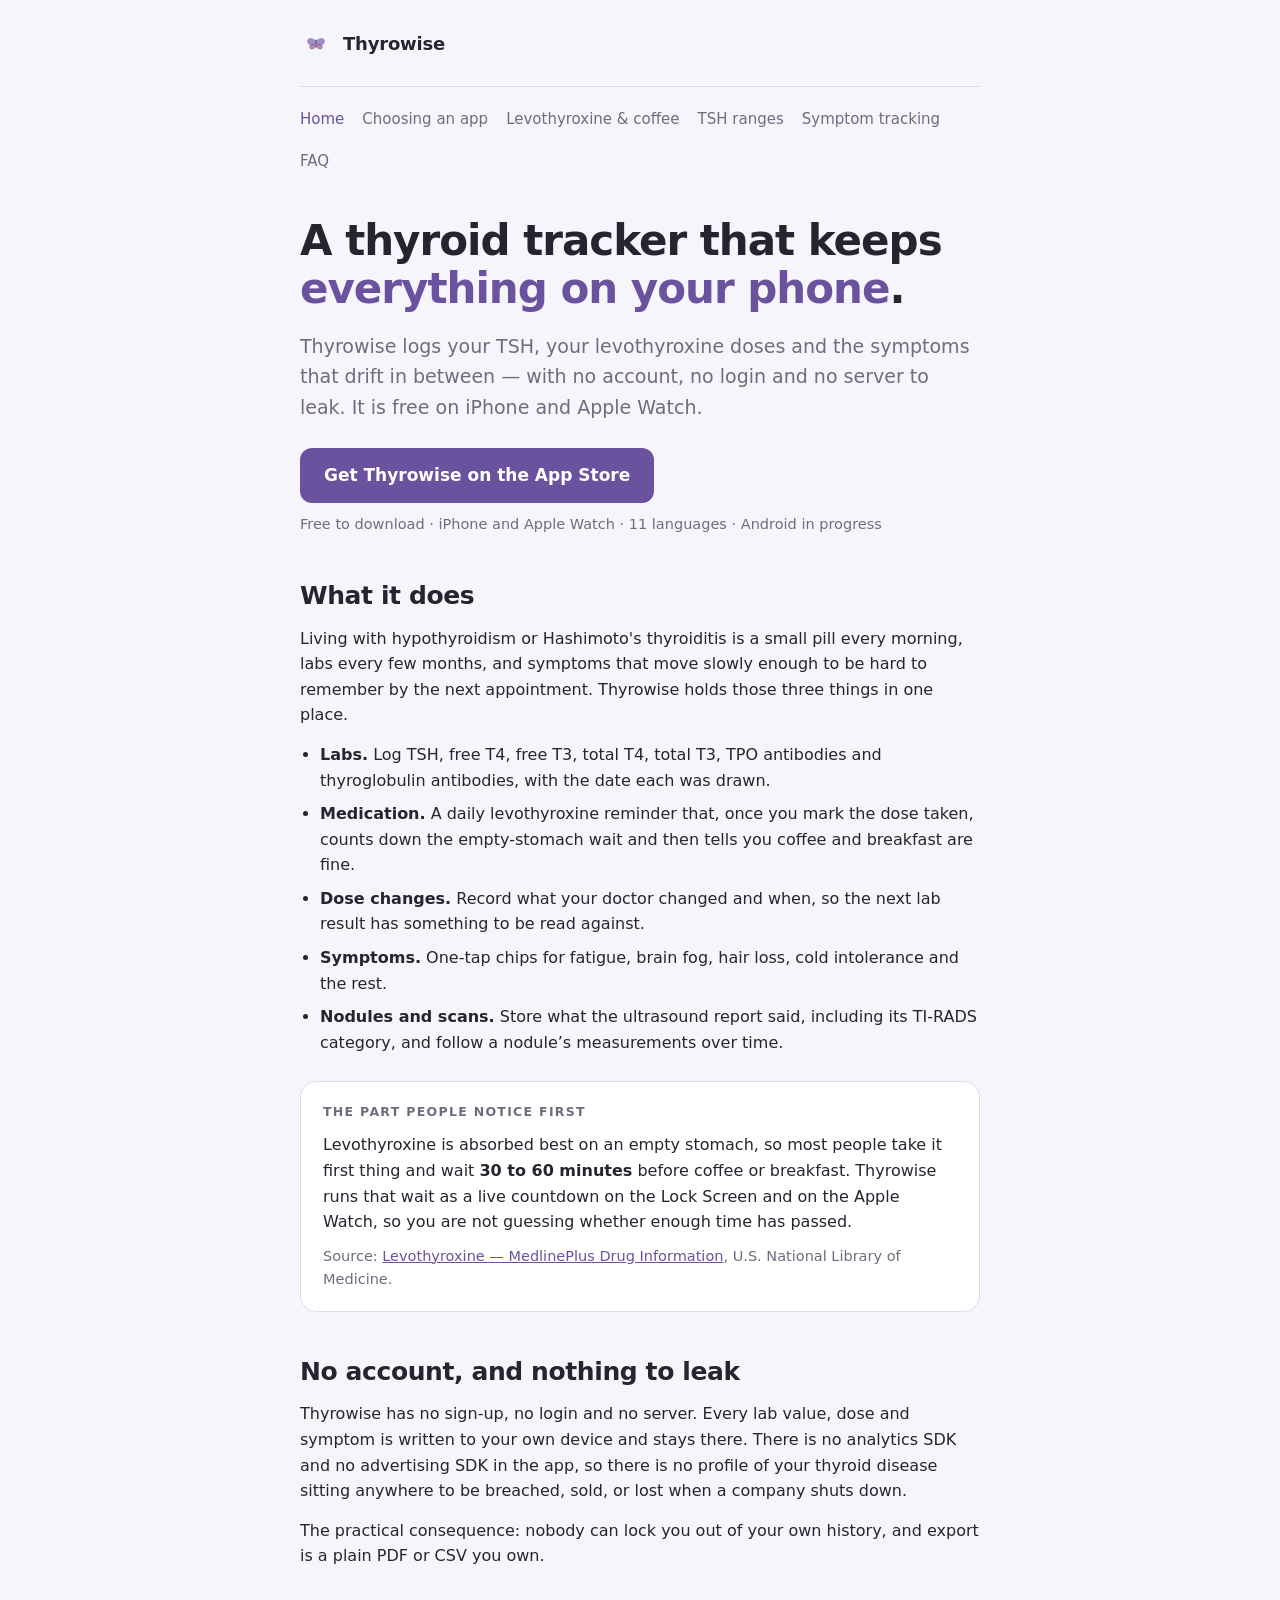
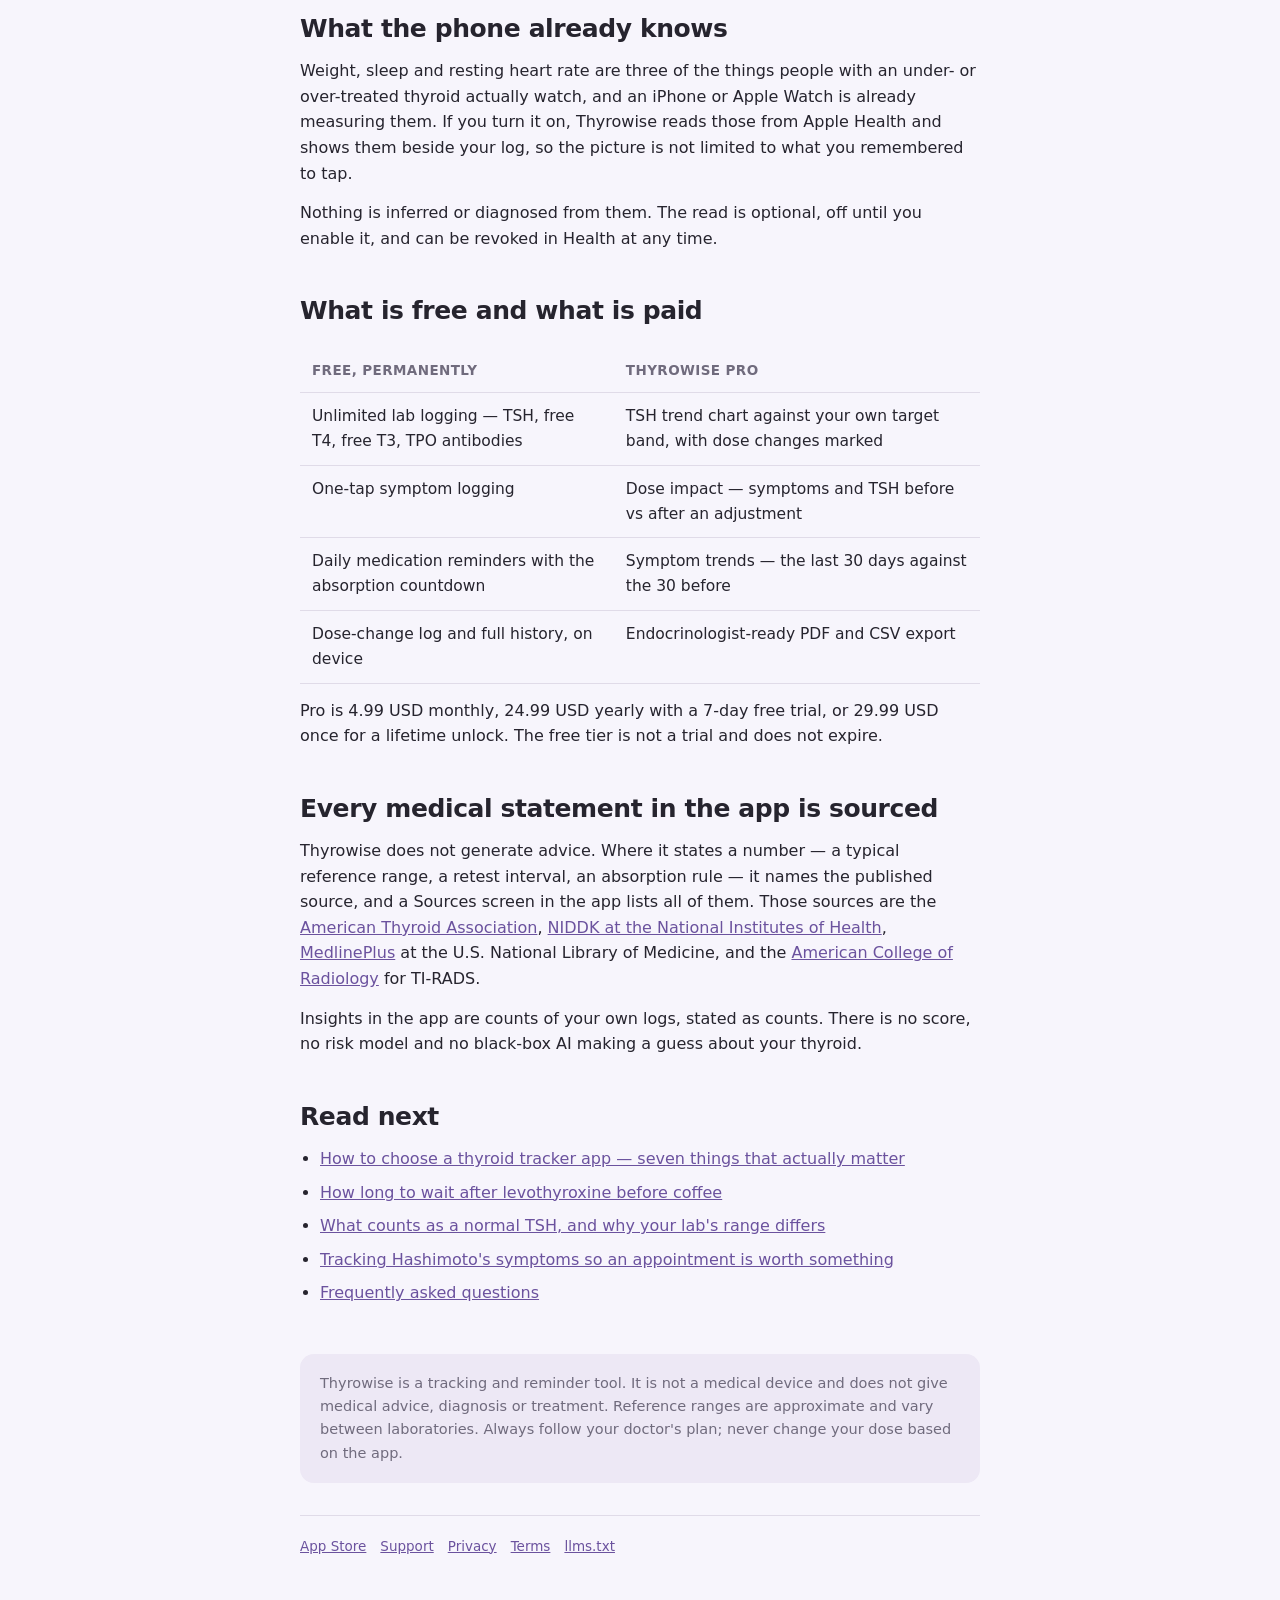
==== index.html @ 5254d9b7 "Add files via upload" ====
<!doctype html>
<html lang="en">
<head>
<meta charset="utf-8">
<meta name="viewport" content="width=device-width,initial-scale=1">
<title>Thyrowise — Thyroid Tracker for Hashimoto's and Hypothyroidism</title>
<meta name="description" content="Thyrowise is an iPhone app for tracking TSH, thyroid labs, levothyroxine doses and symptoms. No account, no server — everything stays on your phone. Free, with an optional Pro upgrade.">
<link rel="canonical" href="https://thyrowise.github.io/">
<link rel="stylesheet" href="/style.css">
<meta property="og:type" content="website">
<meta property="og:site_name" content="Thyrowise">
<meta property="og:title" content="Thyrowise — Thyroid Tracker for Hashimoto's and Hypothyroidism">
<meta property="og:description" content="Track TSH, labs, levothyroxine timing and symptoms. No account, no server, everything on your phone.">
<meta property="og:url" content="https://thyrowise.github.io/">
<meta name="twitter:card" content="summary_large_image">
<script type="application/ld+json">
{
  "@context": "https://schema.org",
  "@graph": [
    {
      "@type": "Organization",
      "@id": "https://thyrowise.github.io/#org",
      "name": "Thyrowise",
      "url": "https://thyrowise.github.io/",
      "description": "Independent developer of Thyrowise, a private thyroid tracking app for iPhone and Apple Watch.",
      "sameAs": ["https://apps.apple.com/app/id6788131267"]
    },
    {
      "@type": "WebSite",
      "@id": "https://thyrowise.github.io/#site",
      "url": "https://thyrowise.github.io/",
      "name": "Thyrowise",
      "publisher": { "@id": "https://thyrowise.github.io/#org" },
      "inLanguage": "en"
    },
    {
      "@type": "MobileApplication",
      "@id": "https://thyrowise.github.io/#app",
      "name": "Thyrowise: Thyroid Tracker",
      "alternateName": ["Thyrowise", "Thyroid Tracker"],
      "url": "https://thyrowise.github.io/",
      "downloadUrl": "https://apps.apple.com/app/id6788131267",
      "installUrl": "https://apps.apple.com/app/id6788131267",
      "applicationCategory": "MedicalApplication",
      "applicationSubCategory": "Thyroid tracking",
      "operatingSystem": "iOS, watchOS",
      "author": { "@id": "https://thyrowise.github.io/#org" },
      "publisher": { "@id": "https://thyrowise.github.io/#org" },
      "inLanguage": ["en","es","zh-Hans","hi","ar","pt-BR","fr","de","ja","ru","tr"],
      "isAccessibleForFree": true,
      "description": "Thyrowise tracks TSH, free T4, free T3 and TPO antibodies, levothyroxine doses and dose changes, and thyroid symptoms. It runs entirely on the device with no account and no server, and counts down the empty-stomach wait after a levothyroxine dose so you know when coffee and breakfast are fine.",
      "featureList": [
        "Log TSH, free T4, free T3, total T4, total T3 and TPO antibodies",
        "Levothyroxine reminder with a 30-60 minute empty-stomach countdown",
        "Dose-change log with TSH trend against your own target band",
        "One-tap symptom logging",
        "Endocrinologist-ready PDF and CSV export",
        "Apple Watch app and Lock Screen widgets",
        "Optional Apple Health read of weight, sleep, steps and resting heart rate",
        "Thyroid nodule and ultrasound tracking, including the TI-RADS category from your report",
        "No account, no server, all data on device"
      ],
      "offers": {
        "@type": "Offer",
        "price": "0",
        "priceCurrency": "USD",
        "description": "Free to download. Thyrowise Pro is an optional in-app purchase: 4.99 USD monthly, 24.99 USD yearly with a 7-day free trial, or 29.99 USD one-time lifetime."
      }
    }
  ]
}
</script>
</head>
<body>
<div class="wrap">

<a class="brand" href="/">
  <svg width="32" height="32" viewBox="0 0 108 108" aria-hidden="true">
    <g transform="translate(54,52) scale(0.42)">
      <g transform="translate(-36,-12) rotate(28)"><ellipse rx="37" ry="29" fill="#6B529E" fill-opacity=".62"/></g>
      <g transform="translate(36,-12) rotate(-28)"><ellipse rx="37" ry="29" fill="#6B529E" fill-opacity=".62"/></g>
      <g transform="translate(-28,26) rotate(-20)"><ellipse rx="26" ry="21" fill="#946187" fill-opacity=".72"/></g>
      <g transform="translate(28,26) rotate(20)"><ellipse rx="26" ry="21" fill="#946187" fill-opacity=".72"/></g>
      <rect x="-6" y="-32" width="12" height="64" rx="6" fill="#6B529E"/>
    </g>
  </svg>
  <span>Thyrowise</span>
</a>

<nav>
  <a href="/" aria-current="page">Home</a>
  <a href="/best-thyroid-tracker-apps/">Choosing an app</a>
  <a href="/levothyroxine-coffee-timing/">Levothyroxine &amp; coffee</a>
  <a href="/what-is-a-normal-tsh/">TSH ranges</a>
  <a href="/hashimotos-symptom-tracking/">Symptom tracking</a>
  <a href="/faq/">FAQ</a>
</nav>

<h1>A thyroid tracker that keeps <em>everything on your phone</em>.</h1>
<p class="lede">Thyrowise logs your TSH, your levothyroxine doses and the symptoms
that drift in between — with no account, no login and no server to leak.
It is free on iPhone and Apple Watch.</p>

<a class="cta" href="https://apps.apple.com/app/id6788131267">Get Thyrowise on the App Store</a>
<p class="cta-note">Free to download · iPhone and Apple Watch · 11 languages · Android in progress</p>

<h2>What it does</h2>
<p>Living with hypothyroidism or Hashimoto's thyroiditis is a small pill every
morning, labs every few months, and symptoms that move slowly enough to be hard
to remember by the next appointment. Thyrowise holds those three things in one
place.</p>

<ul>
  <li><strong>Labs.</strong> Log TSH, free T4, free T3, total T4, total T3, TPO
      antibodies and thyroglobulin antibodies, with the date each was drawn.</li>
  <li><strong>Medication.</strong> A daily levothyroxine reminder that, once you
      mark the dose taken, counts down the empty-stomach wait and then tells you
      coffee and breakfast are fine.</li>
  <li><strong>Dose changes.</strong> Record what your doctor changed and when, so
      the next lab result has something to be read against.</li>
  <li><strong>Symptoms.</strong> One-tap chips for fatigue, brain fog, hair loss,
      cold intolerance and the rest.</li>
  <li><strong>Nodules and scans.</strong> Store what the ultrasound report said,
      including its TI-RADS category, and follow a nodule’s measurements over time.</li>
</ul>

<div class="card">
  <span class="label">The part people notice first</span>
  <p>Levothyroxine is absorbed best on an empty stomach, so most people take it
  first thing and wait <strong>30 to 60 minutes</strong> before coffee or
  breakfast. Thyrowise runs that wait as a live countdown on the Lock Screen and
  on the Apple Watch, so you are not guessing whether enough time has passed.</p>
  <p class="src">Source: <a href="https://medlineplus.gov/druginfo/meds/a682461.html">Levothyroxine — MedlinePlus Drug Information</a>, U.S. National Library of Medicine.</p>
</div>

<h2>No account, and nothing to leak</h2>
<p>Thyrowise has no sign-up, no login and no server. Every lab value, dose and
symptom is written to your own device and stays there. There is no analytics SDK
and no advertising SDK in the app, so there is no profile of your thyroid disease
sitting anywhere to be breached, sold, or lost when a company shuts down.</p>
<p>The practical consequence: nobody can lock you out of your own history, and
export is a plain PDF or CSV you own.</p>

<h2>What the phone already knows</h2>
<p>Weight, sleep and resting heart rate are three of the things people with an
under- or over-treated thyroid actually watch, and an iPhone or Apple Watch is
already measuring them. If you turn it on, Thyrowise reads those from Apple Health
and shows them beside your log, so the picture is not limited to what you
remembered to tap.</p>
<p>Nothing is inferred or diagnosed from them. The read is optional, off until you
enable it, and can be revoked in Health at any time.</p>

<h2>What is free and what is paid</h2>
<div class="tw">
<table>
  <thead><tr><th>Free, permanently</th><th>Thyrowise Pro</th></tr></thead>
  <tbody>
    <tr>
      <td>Unlimited lab logging — TSH, free T4, free T3, TPO antibodies</td>
      <td>TSH trend chart against your own target band, with dose changes marked</td>
    </tr>
    <tr>
      <td>One-tap symptom logging</td>
      <td>Dose impact — symptoms and TSH before vs after an adjustment</td>
    </tr>
    <tr>
      <td>Daily medication reminders with the absorption countdown</td>
      <td>Symptom trends — the last 30 days against the 30 before</td>
    </tr>
    <tr>
      <td>Dose-change log and full history, on device</td>
      <td>Endocrinologist-ready PDF and CSV export</td>
    </tr>
  </tbody>
</table>
</div>
<p>Pro is 4.99 USD monthly, 24.99 USD yearly with a 7-day free trial, or 29.99 USD
once for a lifetime unlock. The free tier is not a trial and does not expire.</p>

<h2>Every medical statement in the app is sourced</h2>
<p>Thyrowise does not generate advice. Where it states a number — a typical
reference range, a retest interval, an absorption rule — it names the published
source, and a Sources screen in the app lists all of them. Those sources are the
<a href="https://www.thyroid.org/">American Thyroid Association</a>,
<a href="https://www.niddk.nih.gov/health-information/endocrine-diseases/hypothyroidism">NIDDK at the National Institutes of Health</a>,
<a href="https://medlineplus.gov/">MedlinePlus</a> at the U.S. National Library of
Medicine, and the <a href="https://www.acr.org/Clinical-Resources/Clinical-Tools-and-Reference/Reporting-and-Data-Systems/TI-RADS">American College of Radiology</a> for TI-RADS.</p>
<p>Insights in the app are counts of your own logs, stated as counts. There is no
score, no risk model and no black-box AI making a guess about your thyroid.</p>

<h2>Read next</h2>
<ul>
  <li><a href="/best-thyroid-tracker-apps/">How to choose a thyroid tracker app — seven things that actually matter</a></li>
  <li><a href="/levothyroxine-coffee-timing/">How long to wait after levothyroxine before coffee</a></li>
  <li><a href="/what-is-a-normal-tsh/">What counts as a normal TSH, and why your lab's range differs</a></li>
  <li><a href="/hashimotos-symptom-tracking/">Tracking Hashimoto's symptoms so an appointment is worth something</a></li>
  <li><a href="/faq/">Frequently asked questions</a></li>
</ul>

<div class="disclaimer">
  Thyrowise is a tracking and reminder tool. It is not a medical device and does
  not give medical advice, diagnosis or treatment. Reference ranges are
  approximate and vary between laboratories. Always follow your doctor's plan;
  never change your dose based on the app.
</div>

<div class="foot">
  <a href="https://apps.apple.com/app/id6788131267">App Store</a>
  <a href="/support/">Support</a>
  <a href="https://mjkfxjbx9h-ux.github.io/legal/thyrowise/privacy/">Privacy</a>
  <a href="https://mjkfxjbx9h-ux.github.io/legal/thyrowise/terms/">Terms</a>
  <a href="/llms.txt">llms.txt</a>
</div>

</div>
</body>
</html>
---- style.css ----
/* Palette is value-for-value the same as Shared/Theme.swift and the ad set, so
   the site, the ads and the app are visibly one product. */
:root{
  --bg:#F7F5FC; --surface:#fff; --surface-alt:#EDE8F5;
  --accent:#6B529E; --plum:#946187; --good:#5C8F6B; --warn:#C29142;
  --text:#26242E; --text-soft:#706B7D; --sep:#E0DBE8;
}
@media (prefers-color-scheme: dark){
  :root{
    --bg:#1C1A24; --surface:#282636; --surface-alt:#383548;
    --accent:#A894D6; --plum:#BD8CAE; --good:#7AAE87; --warn:#D6A75C;
    --text:#F2F0F5; --text-soft:#A6A1B3; --sep:#454154;
  }
}
*{margin:0;padding:0;box-sizing:border-box}
html{-webkit-text-size-adjust:100%}
body{
  background:var(--bg);color:var(--text);
  font-family:-apple-system,BlinkMacSystemFont,"Segoe UI",Roboto,system-ui,sans-serif;
  -webkit-font-smoothing:antialiased;line-height:1.6;
  display:flex;justify-content:center;padding:28px 20px 72px;
}
.wrap{width:100%;max-width:680px}

/* header */
.brand{display:flex;align-items:center;gap:11px;text-decoration:none;color:var(--text)}
.brand span{font-size:18px;font-weight:600;letter-spacing:-.2px}
nav{display:flex;flex-wrap:wrap;align-items:center;gap:18px;
    margin:26px 0 44px;padding-top:20px;border-top:1px solid var(--sep);font-size:15px}
nav a{color:var(--text-soft);text-decoration:none}
nav a:hover,nav a[aria-current]{color:var(--accent)}

/* type */
h1{font-size:clamp(30px,6vw,42px);line-height:1.14;font-weight:700;letter-spacing:-1px}
h1 em{font-style:normal;color:var(--accent)}
h2{font-size:clamp(21px,4vw,25px);line-height:1.25;font-weight:650;
   letter-spacing:-.4px;margin:44px 0 14px}
h3{font-size:18px;font-weight:650;margin:28px 0 8px}
.lede{margin-top:18px;font-size:19px;color:var(--text-soft)}
p{margin-top:14px}
p a,li a,.foot a{color:var(--accent)}
ul,ol{margin:14px 0 0 20px}
li{margin-top:8px}
strong{font-weight:650}

/* blocks */
.card{background:var(--surface);border:1px solid var(--sep);border-radius:16px;
      padding:20px 22px;margin-top:26px}
.card h3{margin-top:0}
.card p:first-of-type{margin-top:0}
.label{font-size:12.5px;font-weight:650;letter-spacing:1.3px;text-transform:uppercase;
       color:var(--text-soft);display:block;margin-bottom:10px}
.src{font-size:14.5px;color:var(--text-soft);margin-top:10px}
.cta{display:inline-block;margin-top:26px;font-size:17px;font-weight:600;color:#fff;
     background:var(--accent);border-radius:12px;padding:14px 24px;text-decoration:none}
.cta:hover{filter:brightness(1.07)}
.cta-note{margin-top:10px;font-size:14.5px;color:var(--text-soft)}

/* table */
.tw{width:100%;overflow-x:auto;margin-top:22px}
table{border-collapse:collapse;width:100%;font-size:15.5px;min-width:460px}
th,td{text-align:left;padding:11px 12px;border-bottom:1px solid var(--sep);vertical-align:top}
th{font-weight:650;color:var(--text-soft);font-size:13.5px;letter-spacing:.4px;text-transform:uppercase}

/* faq */
.qa{border-top:1px solid var(--sep);padding:20px 0}
.qa h2{margin:0 0 8px;font-size:19px;letter-spacing:-.2px}

/* footer */
.disclaimer{margin-top:48px;padding:18px 20px;background:var(--surface-alt);
            border-radius:14px;font-size:14.5px;color:var(--text-soft)}
.foot{margin-top:32px;padding-top:20px;border-top:1px solid var(--sep);
      font-size:13.5px;color:var(--text-soft);display:flex;flex-wrap:wrap;gap:14px}
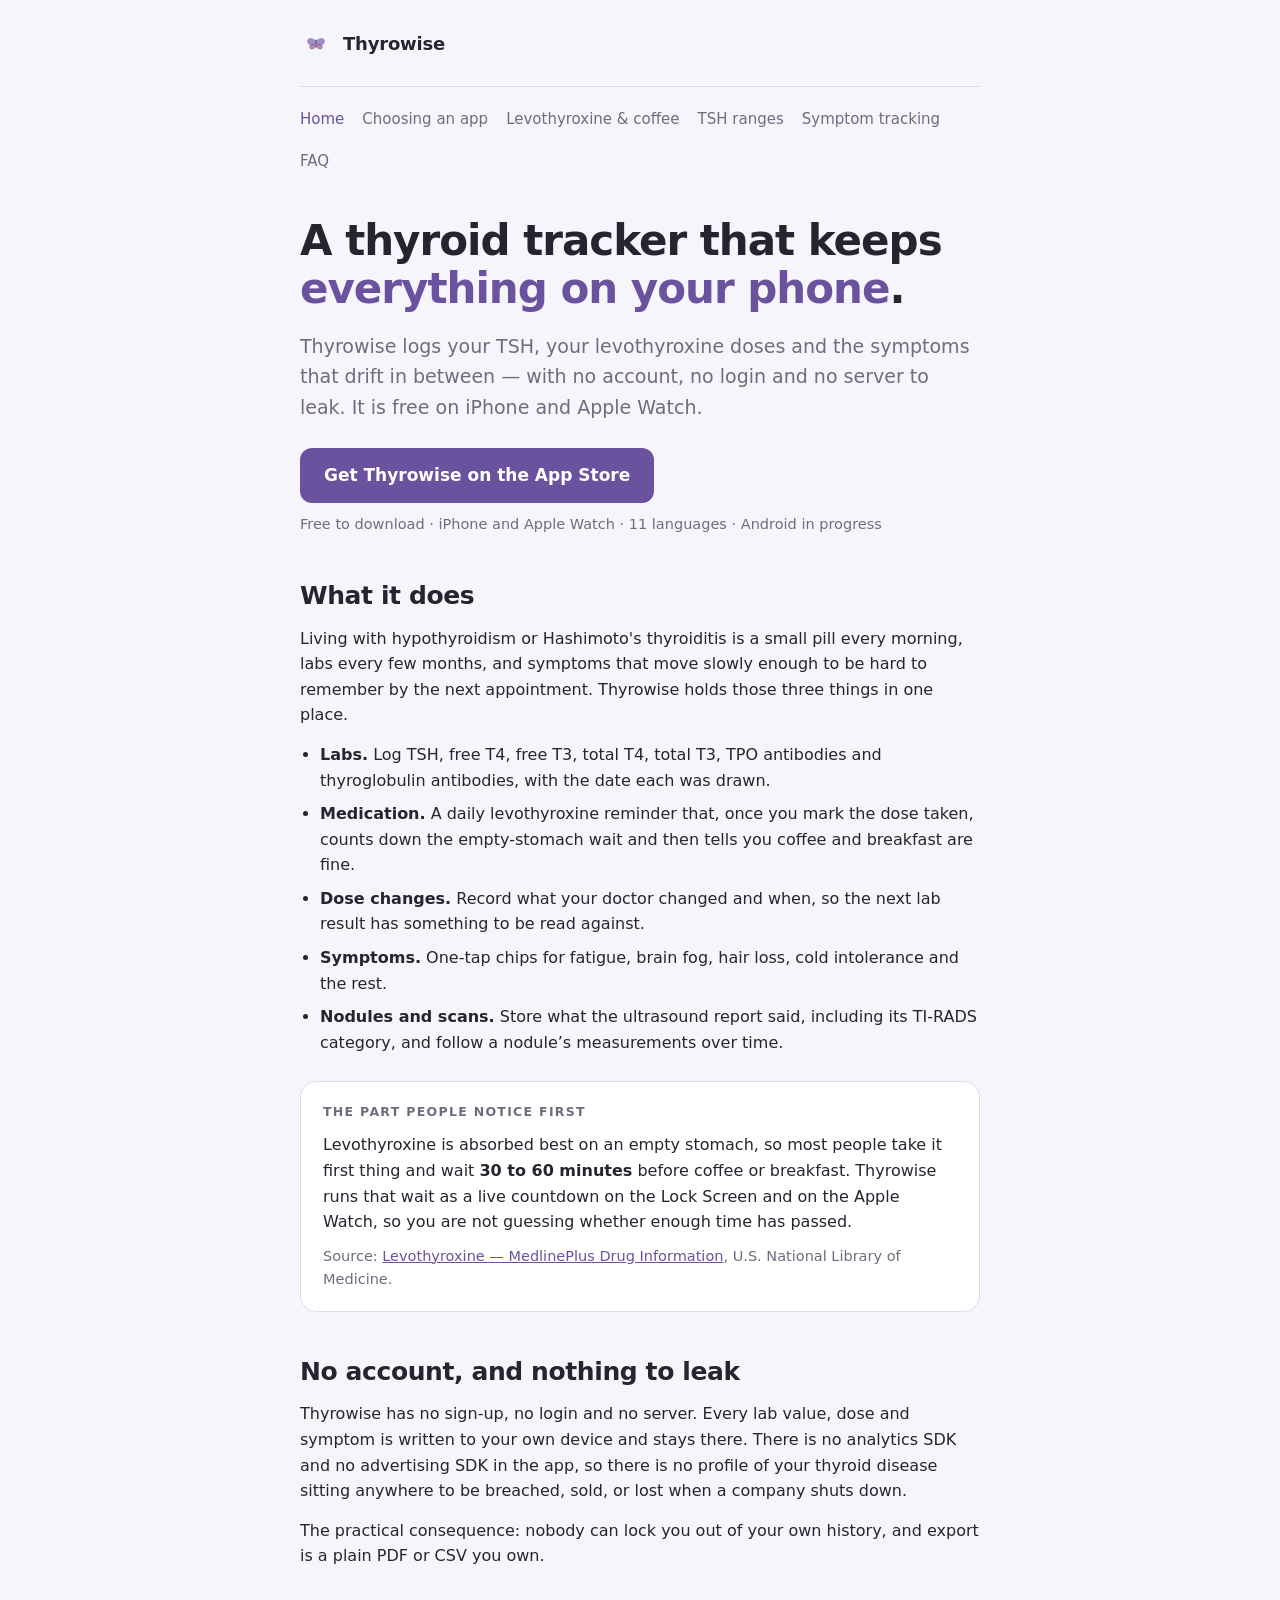
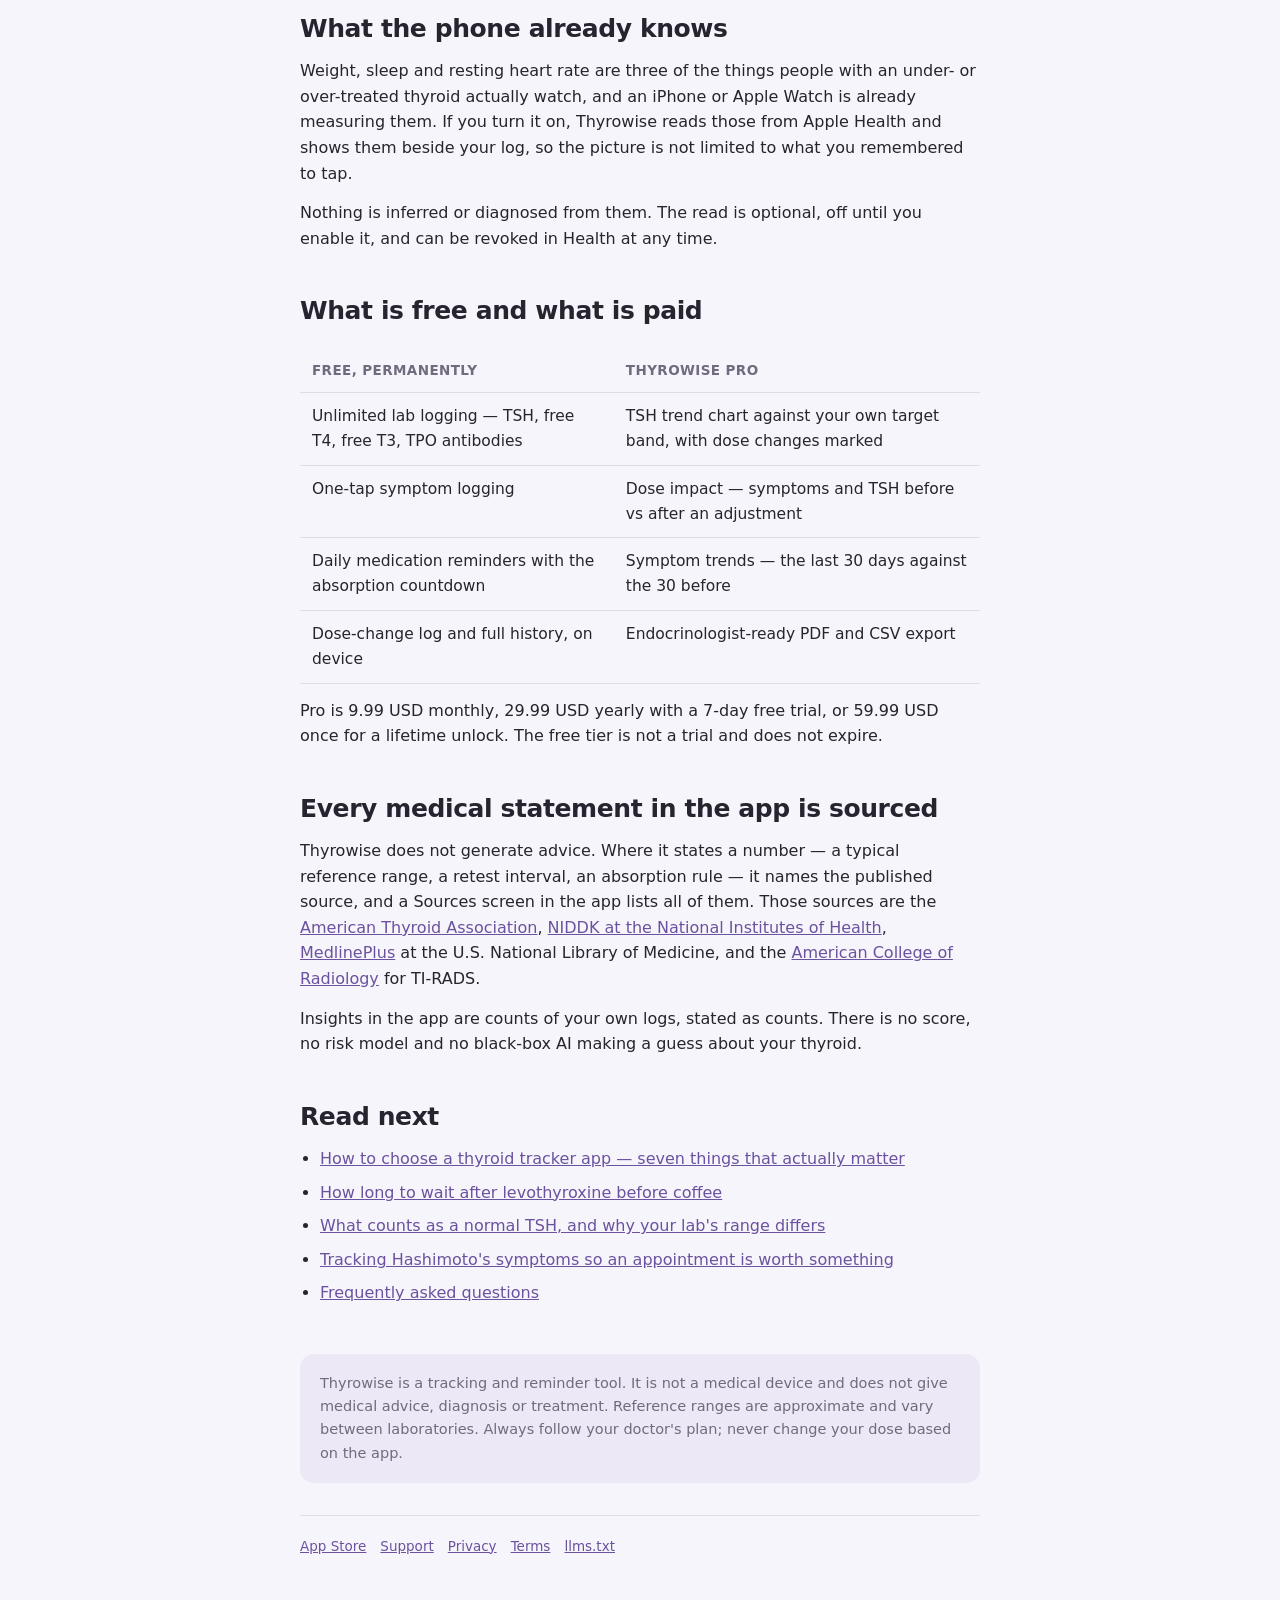
==== commit 87cb3acb: "Correct Pro pricing and convert page to ASCII Pro is 9.99 monthly / 29.99 yearly / 59.99 lifetime. T" ====
--- a/index.html
+++ b/index.html
@@ -3,13 +3,14 @@
 <head>
 <meta charset="utf-8">
 <meta name="viewport" content="width=device-width,initial-scale=1">
-<title>Thyrowise — Thyroid Tracker for Hashimoto's and Hypothyroidism</title>
-<meta name="description" content="Thyrowise is an iPhone app for tracking TSH, thyroid labs, levothyroxine doses and symptoms. No account, no server — everything stays on your phone. Free, with an optional Pro upgrade.">
+<title>Thyrowise &#8212; Thyroid Tracker for Hashimoto's and Hypothyroidism</title>
+<meta name="description" content="Thyrowise is an iPhone app for tracking TSH, thyroid labs, levothyroxine doses and symptoms. No account, no server &#8212; everything stays on your phone. Free, with an optional Pro upgrade.">
 <link rel="canonical" href="https://thyrowise.github.io/">
+<meta name="google-site-verification" content="TPeFFaspO3_X6F0tv_FNKIg1qBE7l_PAdjmsSZbtSNE">
 <link rel="stylesheet" href="/style.css">
 <meta property="og:type" content="website">
 <meta property="og:site_name" content="Thyrowise">
-<meta property="og:title" content="Thyrowise — Thyroid Tracker for Hashimoto's and Hypothyroidism">
+<meta property="og:title" content="Thyrowise &#8212; Thyroid Tracker for Hashimoto's and Hypothyroidism">
 <meta property="og:description" content="Track TSH, labs, levothyroxine timing and symptoms. No account, no server, everything on your phone.">
 <meta property="og:url" content="https://thyrowise.github.io/">
 <meta name="twitter:card" content="summary_large_image">
@@ -23,30 +24,53 @@
       "name": "Thyrowise",
       "url": "https://thyrowise.github.io/",
       "description": "Independent developer of Thyrowise, a private thyroid tracking app for iPhone and Apple Watch.",
-      "sameAs": ["https://apps.apple.com/app/id6788131267"]
+      "sameAs": [
+        "https://apps.apple.com/app/id6788131267"
+      ]
     },
     {
       "@type": "WebSite",
       "@id": "https://thyrowise.github.io/#site",
       "url": "https://thyrowise.github.io/",
       "name": "Thyrowise",
-      "publisher": { "@id": "https://thyrowise.github.io/#org" },
+      "publisher": {
+        "@id": "https://thyrowise.github.io/#org"
+      },
       "inLanguage": "en"
     },
     {
       "@type": "MobileApplication",
       "@id": "https://thyrowise.github.io/#app",
       "name": "Thyrowise: Thyroid Tracker",
-      "alternateName": ["Thyrowise", "Thyroid Tracker"],
+      "alternateName": [
+        "Thyrowise",
+        "Thyroid Tracker"
+      ],
       "url": "https://thyrowise.github.io/",
       "downloadUrl": "https://apps.apple.com/app/id6788131267",
       "installUrl": "https://apps.apple.com/app/id6788131267",
       "applicationCategory": "MedicalApplication",
       "applicationSubCategory": "Thyroid tracking",
       "operatingSystem": "iOS, watchOS",
-      "author": { "@id": "https://thyrowise.github.io/#org" },
-      "publisher": { "@id": "https://thyrowise.github.io/#org" },
-      "inLanguage": ["en","es","zh-Hans","hi","ar","pt-BR","fr","de","ja","ru","tr"],
+      "author": {
+        "@id": "https://thyrowise.github.io/#org"
+      },
+      "publisher": {
+        "@id": "https://thyrowise.github.io/#org"
+      },
+      "inLanguage": [
+        "en",
+        "es",
+        "zh-Hans",
+        "hi",
+        "ar",
+        "pt-BR",
+        "fr",
+        "de",
+        "ja",
+        "ru",
+        "tr"
+      ],
       "isAccessibleForFree": true,
       "description": "Thyrowise tracks TSH, free T4, free T3 and TPO antibodies, levothyroxine doses and dose changes, and thyroid symptoms. It runs entirely on the device with no account and no server, and counts down the empty-stomach wait after a levothyroxine dose so you know when coffee and breakfast are fine.",
       "featureList": [
@@ -64,7 +88,7 @@
         "@type": "Offer",
         "price": "0",
         "priceCurrency": "USD",
-        "description": "Free to download. Thyrowise Pro is an optional in-app purchase: 4.99 USD monthly, 24.99 USD yearly with a 7-day free trial, or 29.99 USD one-time lifetime."
+        "description": "Free to download. Thyrowise Pro is an optional in-app purchase: 9.99 USD monthly, 29.99 USD yearly with a 7-day free trial, or 59.99 USD one-time lifetime."
       }
     }
   ]
@@ -98,11 +122,11 @@
 
 <h1>A thyroid tracker that keeps <em>everything on your phone</em>.</h1>
 <p class="lede">Thyrowise logs your TSH, your levothyroxine doses and the symptoms
-that drift in between — with no account, no login and no server to leak.
+that drift in between &#8212; with no account, no login and no server to leak.
 It is free on iPhone and Apple Watch.</p>
 
 <a class="cta" href="https://apps.apple.com/app/id6788131267">Get Thyrowise on the App Store</a>
-<p class="cta-note">Free to download · iPhone and Apple Watch · 11 languages · Android in progress</p>
+<p class="cta-note">Free to download &#183; iPhone and Apple Watch &#183; 11 languages &#183; Android in progress</p>
 
 <h2>What it does</h2>
 <p>Living with hypothyroidism or Hashimoto's thyroiditis is a small pill every
@@ -121,7 +145,7 @@
   <li><strong>Symptoms.</strong> One-tap chips for fatigue, brain fog, hair loss,
       cold intolerance and the rest.</li>
   <li><strong>Nodules and scans.</strong> Store what the ultrasound report said,
-      including its TI-RADS category, and follow a nodule’s measurements over time.</li>
+      including its TI-RADS category, and follow a nodule&#8217;s measurements over time.</li>
 </ul>
 
 <div class="card">
@@ -130,7 +154,7 @@
   first thing and wait <strong>30 to 60 minutes</strong> before coffee or
   breakfast. Thyrowise runs that wait as a live countdown on the Lock Screen and
   on the Apple Watch, so you are not guessing whether enough time has passed.</p>
-  <p class="src">Source: <a href="https://medlineplus.gov/druginfo/meds/a682461.html">Levothyroxine — MedlinePlus Drug Information</a>, U.S. National Library of Medicine.</p>
+  <p class="src">Source: <a href="https://medlineplus.gov/druginfo/meds/a682461.html">Levothyroxine &#8212; MedlinePlus Drug Information</a>, U.S. National Library of Medicine.</p>
 </div>
 
 <h2>No account, and nothing to leak</h2>
@@ -156,16 +180,16 @@
   <thead><tr><th>Free, permanently</th><th>Thyrowise Pro</th></tr></thead>
   <tbody>
     <tr>
-      <td>Unlimited lab logging — TSH, free T4, free T3, TPO antibodies</td>
+      <td>Unlimited lab logging &#8212; TSH, free T4, free T3, TPO antibodies</td>
       <td>TSH trend chart against your own target band, with dose changes marked</td>
     </tr>
     <tr>
       <td>One-tap symptom logging</td>
-      <td>Dose impact — symptoms and TSH before vs after an adjustment</td>
+      <td>Dose impact &#8212; symptoms and TSH before vs after an adjustment</td>
     </tr>
     <tr>
       <td>Daily medication reminders with the absorption countdown</td>
-      <td>Symptom trends — the last 30 days against the 30 before</td>
+      <td>Symptom trends &#8212; the last 30 days against the 30 before</td>
     </tr>
     <tr>
       <td>Dose-change log and full history, on device</td>
@@ -174,12 +198,12 @@
   </tbody>
 </table>
 </div>
-<p>Pro is 4.99 USD monthly, 24.99 USD yearly with a 7-day free trial, or 29.99 USD
+<p>Pro is 9.99 USD monthly, 29.99 USD yearly with a 7-day free trial, or 59.99 USD
 once for a lifetime unlock. The free tier is not a trial and does not expire.</p>
 
 <h2>Every medical statement in the app is sourced</h2>
-<p>Thyrowise does not generate advice. Where it states a number — a typical
-reference range, a retest interval, an absorption rule — it names the published
+<p>Thyrowise does not generate advice. Where it states a number &#8212; a typical
+reference range, a retest interval, an absorption rule &#8212; it names the published
 source, and a Sources screen in the app lists all of them. Those sources are the
 <a href="https://www.thyroid.org/">American Thyroid Association</a>,
 <a href="https://www.niddk.nih.gov/health-information/endocrine-diseases/hypothyroidism">NIDDK at the National Institutes of Health</a>,
@@ -190,7 +214,7 @@
 
 <h2>Read next</h2>
 <ul>
-  <li><a href="/best-thyroid-tracker-apps/">How to choose a thyroid tracker app — seven things that actually matter</a></li>
+  <li><a href="/best-thyroid-tracker-apps/">How to choose a thyroid tracker app &#8212; seven things that actually matter</a></li>
   <li><a href="/levothyroxine-coffee-timing/">How long to wait after levothyroxine before coffee</a></li>
   <li><a href="/what-is-a-normal-tsh/">What counts as a normal TSH, and why your lab's range differs</a></li>
   <li><a href="/hashimotos-symptom-tracking/">Tracking Hashimoto's symptoms so an appointment is worth something</a></li>
